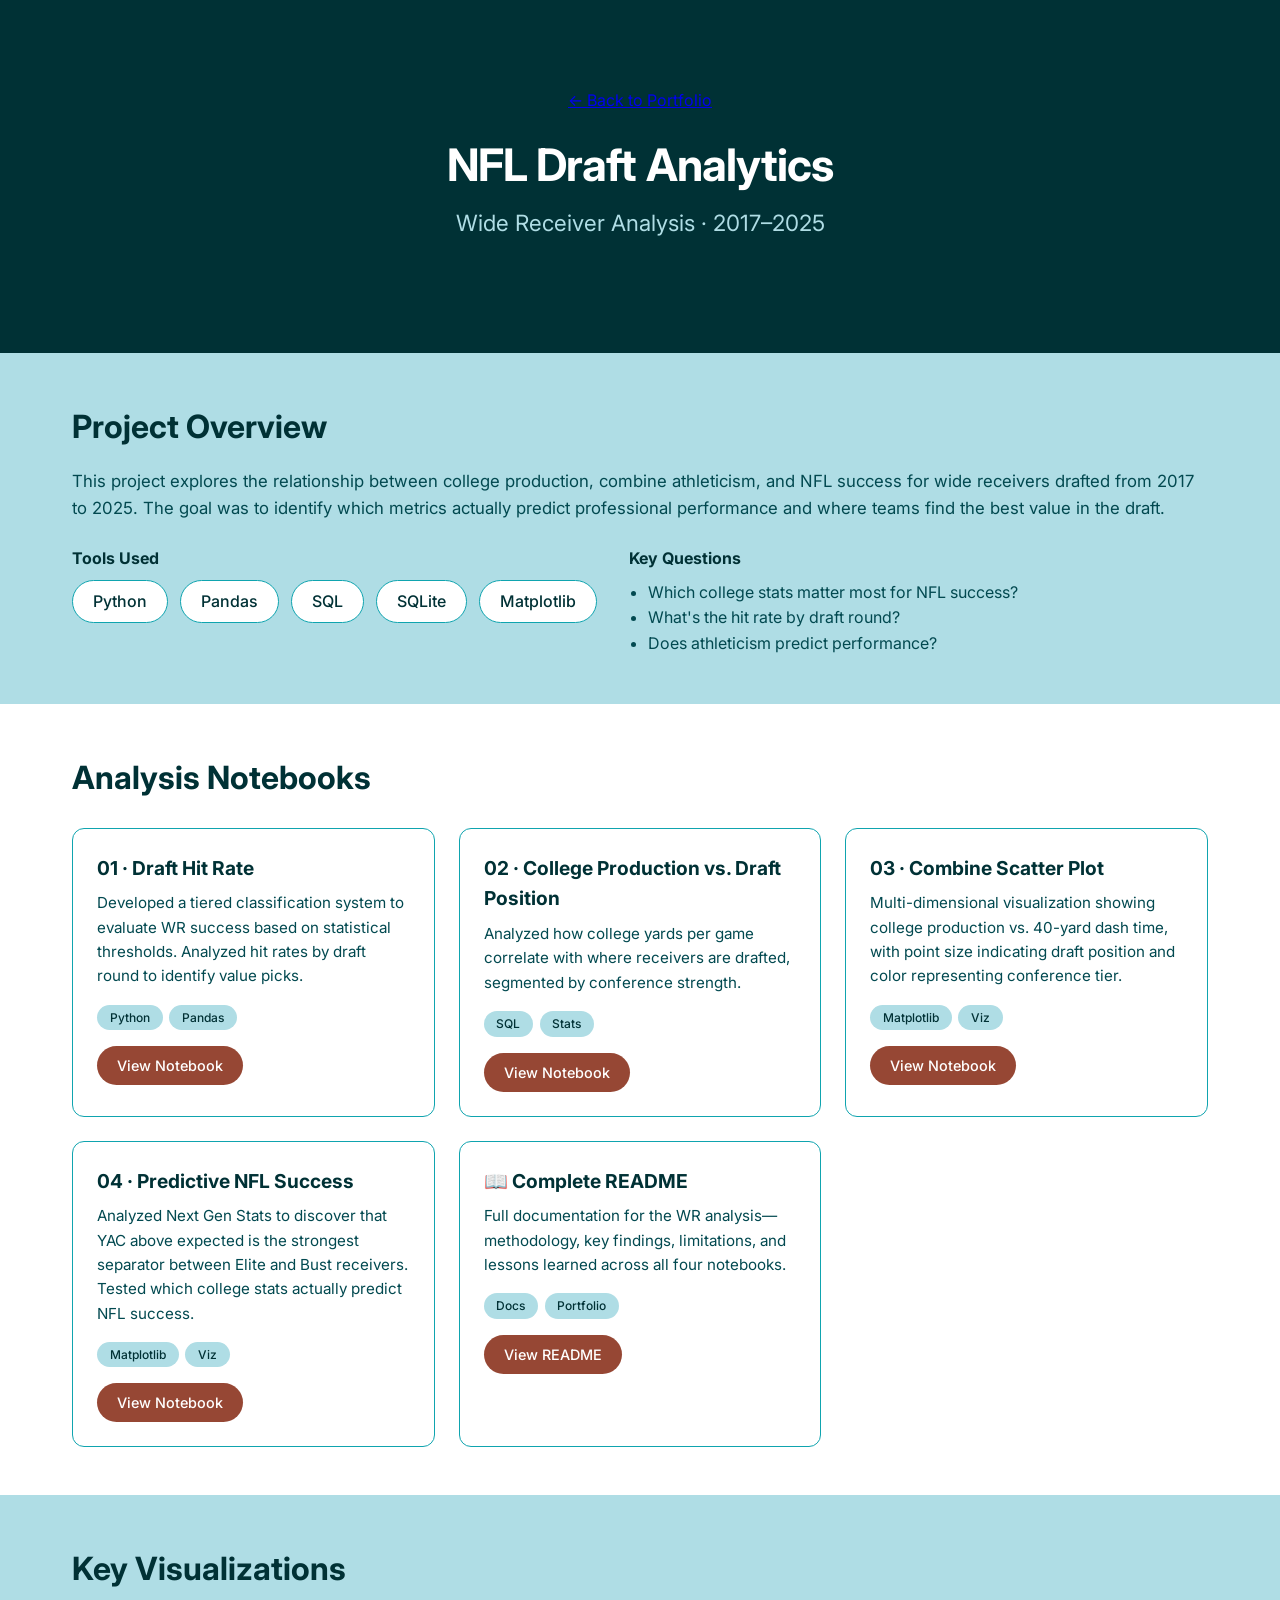
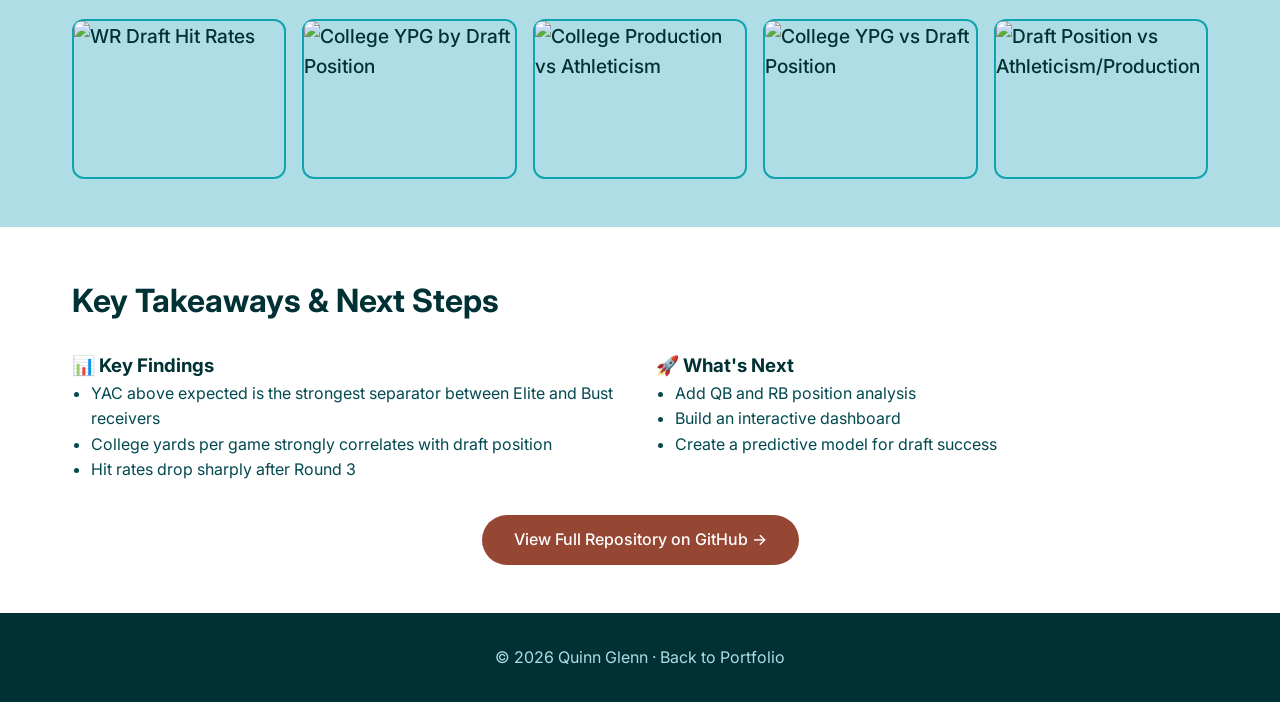
==== docs/nfl-draft-analytics/index.html @ 492d7b52 "Changed portfolio design" ====
<!DOCTYPE html>
<html lang="en">
<head>
    <meta charset="UTF-8" />
    <meta name="viewport" content="width=device-width, initial-scale=1.0" />
    <title>NFL Draft Analytics | Quinn Glenn</title>
    <link rel="stylesheet" href="../style.css" />
    <link rel="preconnect" href="https://fonts.googleapis.com" />
    <link rel="preconnect" href="https://fonts.gstatic.com" crossorigin />
    <link href="https://fonts.googleapis.com/css2?family=Inter:opsz,wght@14..32,400;14..32,500;14..32,600;14..32,700&display=swap" rel="stylesheet" />
</head>
<body>

    <!-- ===== HERO ===== -->
    <header class="hero" style="padding: 2.5rem 2rem;">
        <div class="content" style="text-align: center;">
            <a href="../index.html" class="back-link">← Back to Portfolio</a>
            <h1 style="font-size: 2.8rem; margin-top: 1rem;">NFL Draft Analytics</h1>
            <p class="subtitle" style="color: #AFDDE5;">Wide Receiver Analysis · 2017–2025</p>
        </div>
    </header>

    <!-- ===== PROJECT OVERVIEW ===== -->
    <section class="about">
        <div class="content">
            <h2>Project Overview</h2>
            <p>This project explores the relationship between college production, combine athleticism, and NFL success for wide receivers drafted from 2017 to 2025. The goal was to identify which metrics actually predict professional performance and where teams find the best value in the draft.</p>
            <div style="display: flex; flex-wrap: wrap; gap: 2rem; margin-top: 1.5rem;">
                <div>
                    <strong style="color: #003135;">Tools Used</strong>
                    <div class="skills" style="margin-top: 0.5rem;">
                        <span class="skill">Python</span>
                        <span class="skill">Pandas</span>
                        <span class="skill">SQL</span>
                        <span class="skill">SQLite</span>
                        <span class="skill">Matplotlib</span>
                    </div>
                </div>
                <div>
                    <strong style="color: #003135;">Key Questions</strong>
                    <ul style="margin-top: 0.5rem; padding-left: 1.2rem; color: #024950;">
                        <li>Which college stats matter most for NFL success?</li>
                        <li>What's the hit rate by draft round?</li>
                        <li>Does athleticism predict performance?</li>
                    </ul>
                </div>
            </div>
        </div>
    </section>

    <!-- ===== NOTEBOOKS GRID ===== -->
    <section class="projects" style="background: white;">
        <div class="content">
            <h2>Analysis Notebooks</h2>
            <div class="grid">
                <div class="card">
                    <h3>01 · Draft Hit Rate</h3>
                    <p>Developed a tiered classification system to evaluate WR success based on statistical thresholds. Analyzed hit rates by draft round to identify value picks.</p>
                    <div class="tech">
                        <span>Python</span>
                        <span>Pandas</span>
                    </div>
                    <a href="notebooks/01_draft_hit_rate.html" class="btn">View Notebook</a>
                </div>

                <div class="card">
                    <h3>02 · College Production vs. Draft Position</h3>
                    <p>Analyzed how college yards per game correlate with where receivers are drafted, segmented by conference strength.</p>
                    <div class="tech">
                        <span>SQL</span>
                        <span>Stats</span>
                    </div>
                    <a href="notebooks/02_college_ypg_analysis.html" class="btn">View Notebook</a>
                </div>

                <div class="card">
                    <h3>03 · Combine Scatter Plot</h3>
                    <p>Multi-dimensional visualization showing college production vs. 40-yard dash time, with point size indicating draft position and color representing conference tier.</p>
                    <div class="tech">
                        <span>Matplotlib</span>
                        <span>Viz</span>
                    </div>
                    <a href="notebooks/03_combine_scatter.html" class="btn">View Notebook</a>
                </div>

                <div class="card">
                    <h3>04 · Predictive NFL Success</h3>
                    <p>Analyzed Next Gen Stats to discover that YAC above expected is the strongest separator between Elite and Bust receivers. Tested which college stats actually predict NFL success.</p>
                    <div class="tech">
                        <span>Matplotlib</span>
                        <span>Viz</span>
                    </div>
                    <a href="notebooks/04_predictive_NFL_success.html" class="btn">View Notebook</a>
                </div>

                <div class="card">
                    <h3>📖 Complete README</h3>
                    <p>Full documentation for the WR analysis—methodology, key findings, limitations, and lessons learned across all four notebooks.</p>
                    <div class="tech">
                        <span>Docs</span>
                        <span>Portfolio</span>
                    </div>
                    <a href="https://github.com/QuinnG8/nfl-draft-analytics/blob/main/wide_receivers/README.md" class="btn" target="_blank">View README</a>
                </div>
            </div>
        </div>
    </section>

    <!-- ===== KEY VISUALIZATIONS ===== -->
    <section class="visuals" style="background: #AFDDE5;">
        <div class="content">
            <h2>Key Visualizations</h2>
            <div class="visual-grid">
                <div class="visual-item">
                    <img src="images/wr_draft_hit_rates.png" alt="WR Draft Hit Rates" style="width:100%; height:100%; object-fit:cover; border-radius:8px;" />
                </div>
                <div class="visual-item">
                    <img src="images/college_ypg_by_draft_range.png" alt="College YPG by Draft Position" style="width:100%; height:100%; object-fit:cover; border-radius:8px;" />
                </div>
                <div class="visual-item">
                    <img src="images/wr_draft_scatter_by_pick.png" alt="College Production vs Athleticism" style="width:100%; height:100%; object-fit:cover; border-radius:8px;" />
                </div>
                <div class="visual-item">
                    <img src="images/college_ypg_by_draft_range_stacked.png" alt="College YPG vs Draft Position" style="width:100%; height:100%; object-fit:cover; border-radius:8px;" />
                </div>
                <div class="visual-item">
                    <img src="images/wr_metrics_by_draft_position.png" alt="Draft Position vs Athleticism/Production" style="width:100%; height:100%; object-fit:cover; border-radius:8px;" />
                </div>
            </div>
        </div>
    </section>

    <!-- ===== KEY TAKEAWAYS ===== -->
    <section class="experience" style="background: white;">
        <div class="content">
            <h2>Key Takeaways &amp; Next Steps</h2>
            <div style="display: grid; grid-template-columns: 1fr 1fr; gap: 2rem;">
                <div>
                    <h3 style="color: #003135;">📊 Key Findings</h3>
                    <ul style="padding-left: 1.2rem; color: #024950;">
                        <li>YAC above expected is the strongest separator between Elite and Bust receivers</li>
                        <li>College yards per game strongly correlates with draft position</li>
                        <li>Hit rates drop sharply after Round 3</li>
                    </ul>
                </div>
                <div>
                    <h3 style="color: #003135;">🚀 What's Next</h3>
                    <ul style="padding-left: 1.2rem; color: #024950;">
                        <li>Add QB and RB position analysis</li>
                        <li>Build an interactive dashboard</li>
                        <li>Create a predictive model for draft success</li>
                    </ul>
                </div>
            </div>
            <div style="margin-top: 2rem; text-align: center;">
                <a href="https://github.com/QuinnG8/nfl-draft-analytics" class="btn" target="_blank" style="font-size: 1rem; padding: 0.75rem 2rem;">View Full Repository on GitHub →</a>
            </div>
        </div>
    </section>

    <!-- ===== FOOTER ===== -->
    <footer>
        <div class="content">
            <p>© 2026 Quinn Glenn · <a href="../index.html" style="color: #AFDDE5; text-decoration: none;">Back to Portfolio</a></p>
        </div>
    </footer>

</body>
</html>
---- docs/style.css ----
/* ===== RESET & BASE ===== */
* {
    margin: 0;
    padding: 0;
    box-sizing: border-box;
}

body {
    font-family: 'Inter', -apple-system, BlinkMacSystemFont, sans-serif;
    line-height: 1.6;
    color: #003135;
    background: #AFDDE5;
}

/* ===== CONTENT WRAPPER ===== */
.content {
    max-width: 1200px;
    margin: 0 auto;
    padding: 3rem 2rem;
}

/* ===== HERO ===== */
.hero {
    background: #003135;
    color: white;
    padding: 4rem 2rem;
    text-align: center;
}

.hero h1 {
    font-size: 4rem;
    font-weight: 700;
    letter-spacing: -0.02em;
    margin-bottom: 0.25rem;
}

.hero .subtitle {
    font-size: 1.4rem;
    color: #AFDDE5;
    margin-bottom: 1.5rem;
}

.hero .contact {
    display: flex;
    justify-content: center;
    flex-wrap: wrap;
    gap: 1rem;
}

.hero .contact a {
    color: white;
    text-decoration: none;
    padding: 0.5rem 1.25rem;
    border: 1px solid rgba(255,255,255,0.2);
    border-radius: 30px;
    transition: all 0.3s;
    font-size: 0.95rem;
}

.hero .contact a:hover {
    background: #0FA4AF;
    border-color: #0FA4AF;
    transform: translateY(-2px);
}

/* ===== ABOUT ===== */
.about {
    background: #AFDDE5;
}

.about .two-col {
    display: grid;
    grid-template-columns: 2fr 1fr;
    gap: 3rem;
    align-items: start;
}

.about h2 {
    color: #003135;
    font-size: 2rem;
    margin-bottom: 1rem;
}

.about p {
    color: #024950;
    font-size: 1.05rem;
    margin-bottom: 1rem;
}

/* ===== PHOTO ===== */
.photo {
    display: flex;
    align-items: center;
    justify-content: center;
}

.photo img {
    width: 100%;
    max-width: 280px;
    aspect-ratio: 1/1;
    object-fit: cover;
    border-radius: 50%;
    border: 4px solid #0FA4AF;
    box-shadow: 0 8px 24px rgba(0,49,53,0.15);
    transition: all 0.3s;
}

.photo img:hover {
    transform: scale(1.02);
    border-color: #964734;
    box-shadow: 0 8px 32px rgba(150,71,52,0.2);
}


.scorecard {
    background: white;
    padding: 2rem;
    border-radius: 16px;
    text-align: center;
    box-shadow: 0 4px 16px rgba(0,49,53,0.08);
    border: 2px solid #0FA4AF;
}

.scorecard .label {
    font-size: 0.8rem;
    text-transform: uppercase;
    letter-spacing: 0.05em;
    color: #964734;
    font-weight: 600;
}

.scorecard .number {
    display: block;
    font-size: 3.5rem;
    font-weight: 700;
    color: #003135;
    line-height: 1.1;
}

.scorecard .desc {
    font-weight: 500;
    color: #024950;
}

.scorecard .motto {
    margin-top: 1rem;
    font-size: 0.9rem;
    color: #024950;
}

.scorecard .motto strong {
    color: #964734;
}

/* ===== FEATURED ===== */
.featured {
    background: white;
}

.featured h2 {
    color: #003135;
    font-size: 2rem;
    margin-bottom: 1.5rem;
}

.featured-card {
    background: #003135;
    color: white;
    padding: 2.5rem;
    border-radius: 16px;
    display: flex;
    flex-wrap: wrap;
    justify-content: space-between;
    align-items: center;
    gap: 2rem;
}

.featured-card h3 {
    font-size: 1.6rem;
    margin-bottom: 0.25rem;
}

.featured-card p {
    color: #AFDDE5;
    max-width: 600px;
    font-size: 1.05rem;
}

.featured-card .tech {
    display: flex;
    flex-wrap: wrap;
    gap: 0.5rem;
    margin-top: 0.75rem;
}

.featured-card .tech span {
    background: rgba(255,255,255,0.1);
    padding: 0.2rem 0.9rem;
    border-radius: 20px;
    font-size: 0.8rem;
    color: #AFDDE5;
}

/* ===== PROJECTS ===== */
.projects {
    background: #AFDDE5;
}

.projects h2 {
    color: #003135;
    font-size: 2rem;
    margin-bottom: 1.5rem;
}

.grid {
    display: grid;
    grid-template-columns: repeat(auto-fill, minmax(280px, 1fr));
    gap: 1.5rem;
}

.card {
    background: white;
    padding: 1.5rem;
    border-radius: 12px;
    border: 1px solid #0FA4AF;
    transition: all 0.3s;
}

.card:hover {
    transform: translateY(-6px);
    box-shadow: 0 8px 24px rgba(0,49,53,0.1);
    border-color: #964734;
}

.card h3 {
    color: #003135;
    font-size: 1.2rem;
    margin-bottom: 0.5rem;
}

.card p {
    color: #024950;
    font-size: 0.95rem;
    margin-bottom: 1rem;
}

.card .tech {
    display: flex;
    flex-wrap: wrap;
    gap: 0.4rem;
    margin-bottom: 1rem;
}

.card .tech span {
    background: #AFDDE5;
    padding: 0.2rem 0.8rem;
    border-radius: 20px;
    font-size: 0.75rem;
    color: #003135;
    font-weight: 500;
}

/* ===== BUTTONS ===== */
.btn {
    display: inline-block;
    background: #964734;
    color: white;
    padding: 0.5rem 1.25rem;
    border-radius: 30px;
    text-decoration: none;
    font-weight: 500;
    font-size: 0.9rem;
    transition: all 0.3s;
    border: none;
}

.btn:hover {
    background: #0FA4AF;
    transform: translateY(-2px);
    box-shadow: 0 4px 12px rgba(15,164,175,0.3);
}

.featured-card .btn {
    background: #0FA4AF;
    font-size: 1rem;
    padding: 0.75rem 2rem;
}

.featured-card .btn:hover {
    background: #AFDDE5;
    color: #003135;
}

/* ===== VISUALS ===== */
.visuals {
    background: white;
}

.visuals h2 {
    color: #003135;
    font-size: 2rem;
    margin-bottom: 1.5rem;
}

.visual-grid {
    display: grid;
    grid-template-columns: repeat(auto-fill, minmax(180px, 1fr));
    gap: 1rem;
}

.visual-item {
    background: #AFDDE5;
    aspect-ratio: 4/3;
    border-radius: 12px;
    display: flex;
    align-items: center;
    justify-content: center;
    font-size: 1.2rem;
    color: #003135;
    font-weight: 500;
    border: 2px solid #0FA4AF;
    transition: all 0.3s;
}

.visual-item:hover {
    transform: scale(1.03);
    border-color: #964734;
    background: #0FA4AF;
    color: white;
}

/* ===== SKILLS ===== */
.skills-section {
    background: #AFDDE5;
}

.skills-section h2 {
    color: #003135;
    font-size: 2rem;
    margin-bottom: 1.5rem;
}

.skills {
    display: flex;
    flex-wrap: wrap;
    gap: 0.75rem;
}

.skill {
    background: white;
    padding: 0.5rem 1.25rem;
    border-radius: 30px;
    font-weight: 500;
    color: #003135;
    border: 1px solid #0FA4AF;
    transition: all 0.3s;
}

.skill:hover {
    background: #003135;
    color: white;
    border-color: #003135;
    transform: translateY(-2px);
}

/* ===== EXPERIENCE ===== */
.experience {
    background: white;
}

.experience .two-col {
    display: grid;
    grid-template-columns: 1fr 1fr;
    gap: 3rem;
    align-items: start;
}

.experience h2 {
    color: #003135;
    font-size: 2rem;
    margin-bottom: 1.5rem;
}

.exp-item {
    margin-bottom: 2rem;
}

.exp-item h3 {
    color: #003135;
    font-size: 1.1rem;
}

.exp-item .meta {
    color: #964734;
    font-size: 0.9rem;
    margin-bottom: 0.5rem;
}

.exp-item ul {
    list-style: none;
    padding-left: 0;
}

.exp-item ul li {
    padding-left: 1.2rem;
    position: relative;
    margin-bottom: 0.3rem;
    color: #024950;
}

.exp-item ul li::before {
    content: "—";
    color: #0FA4AF;
    position: absolute;
    left: 0;
}

/* ===== FOOTER ===== */
footer {
    background: #003135;
    color: #AFDDE5;
    text-align: center;
    padding: 2rem;
}

footer .content {
    padding: 0;
}

/* ===== RESPONSIVE ===== */
@media (max-width: 768px) {
    .hero h1 {
        font-size: 2.8rem;
    }

    .about .two-col,
    .experience .two-col {
        grid-template-columns: 1fr;
        gap: 2rem;
    }

    .featured-card {
        flex-direction: column;
        align-items: flex-start;
    }

    .hero .contact {
        flex-direction: column;
        align-items: center;
    }

    .hero .contact a {
        width: 100%;
        text-align: center;
    }
}
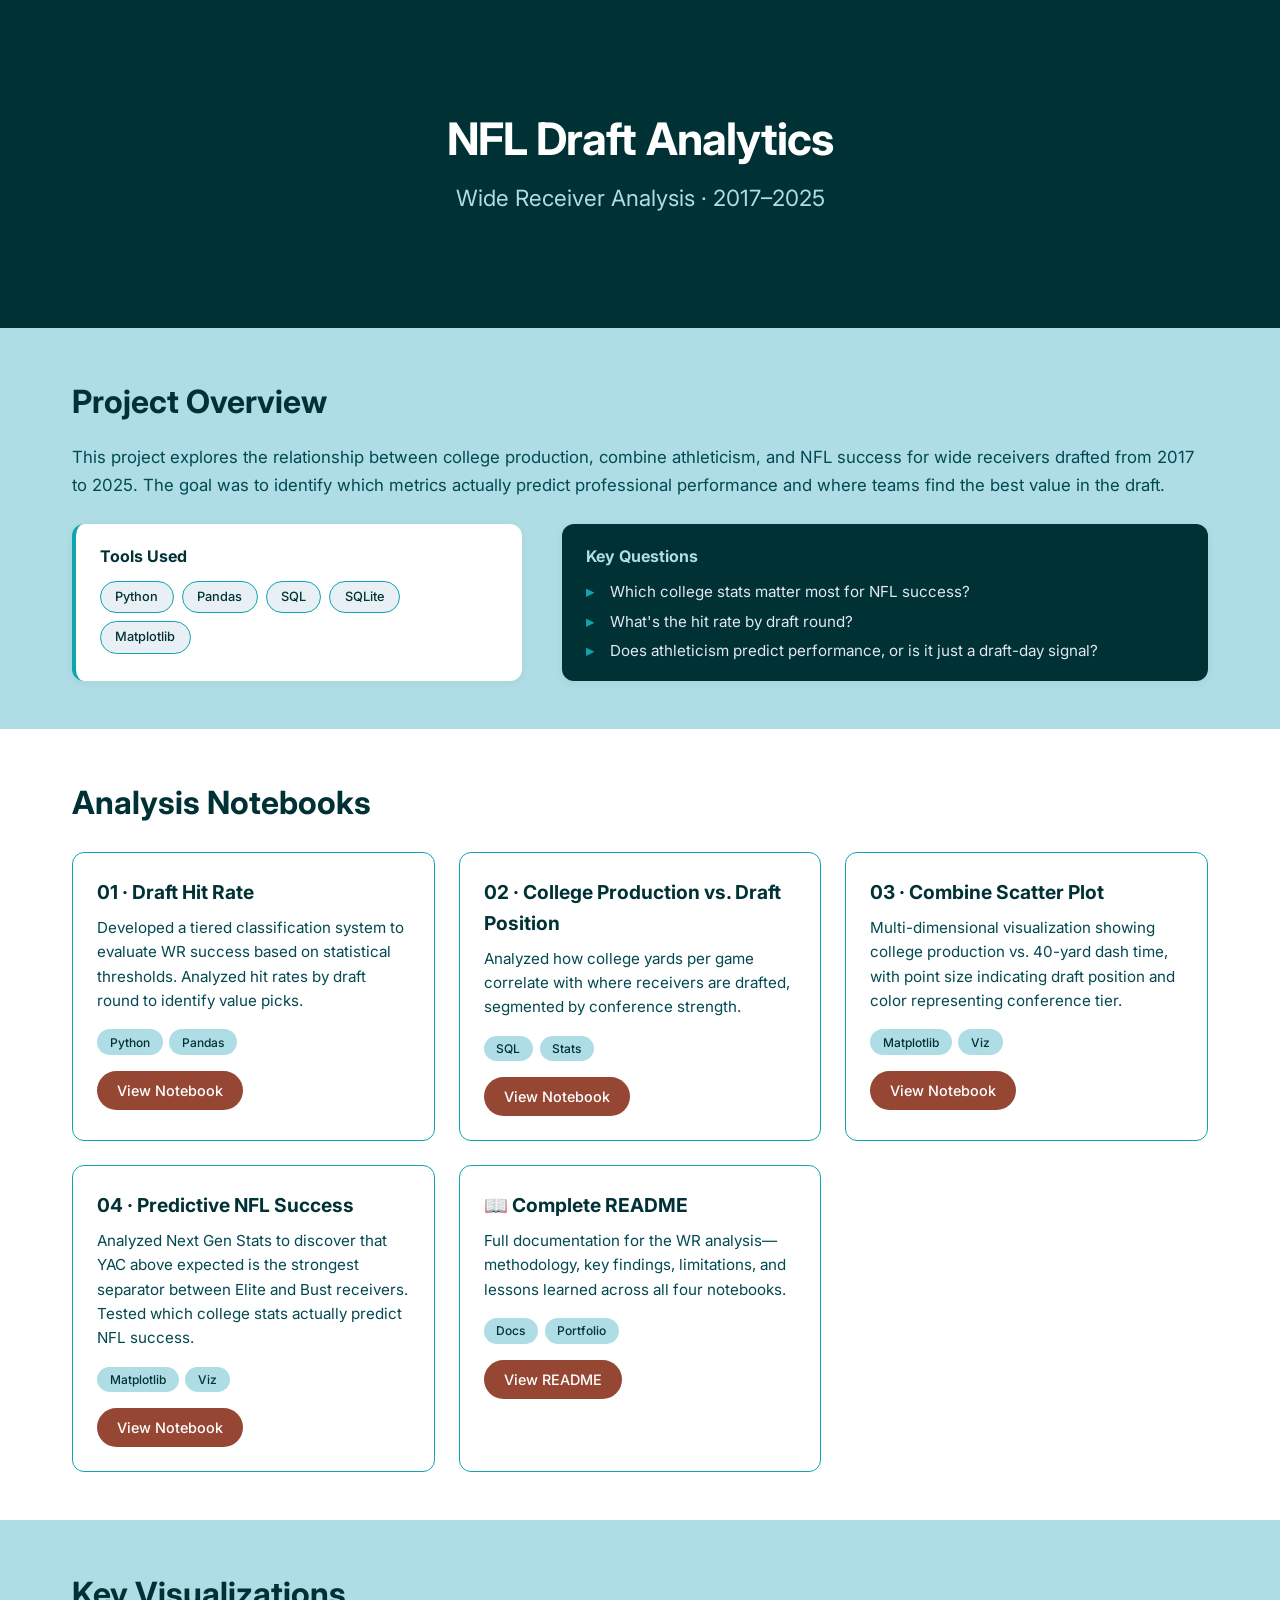
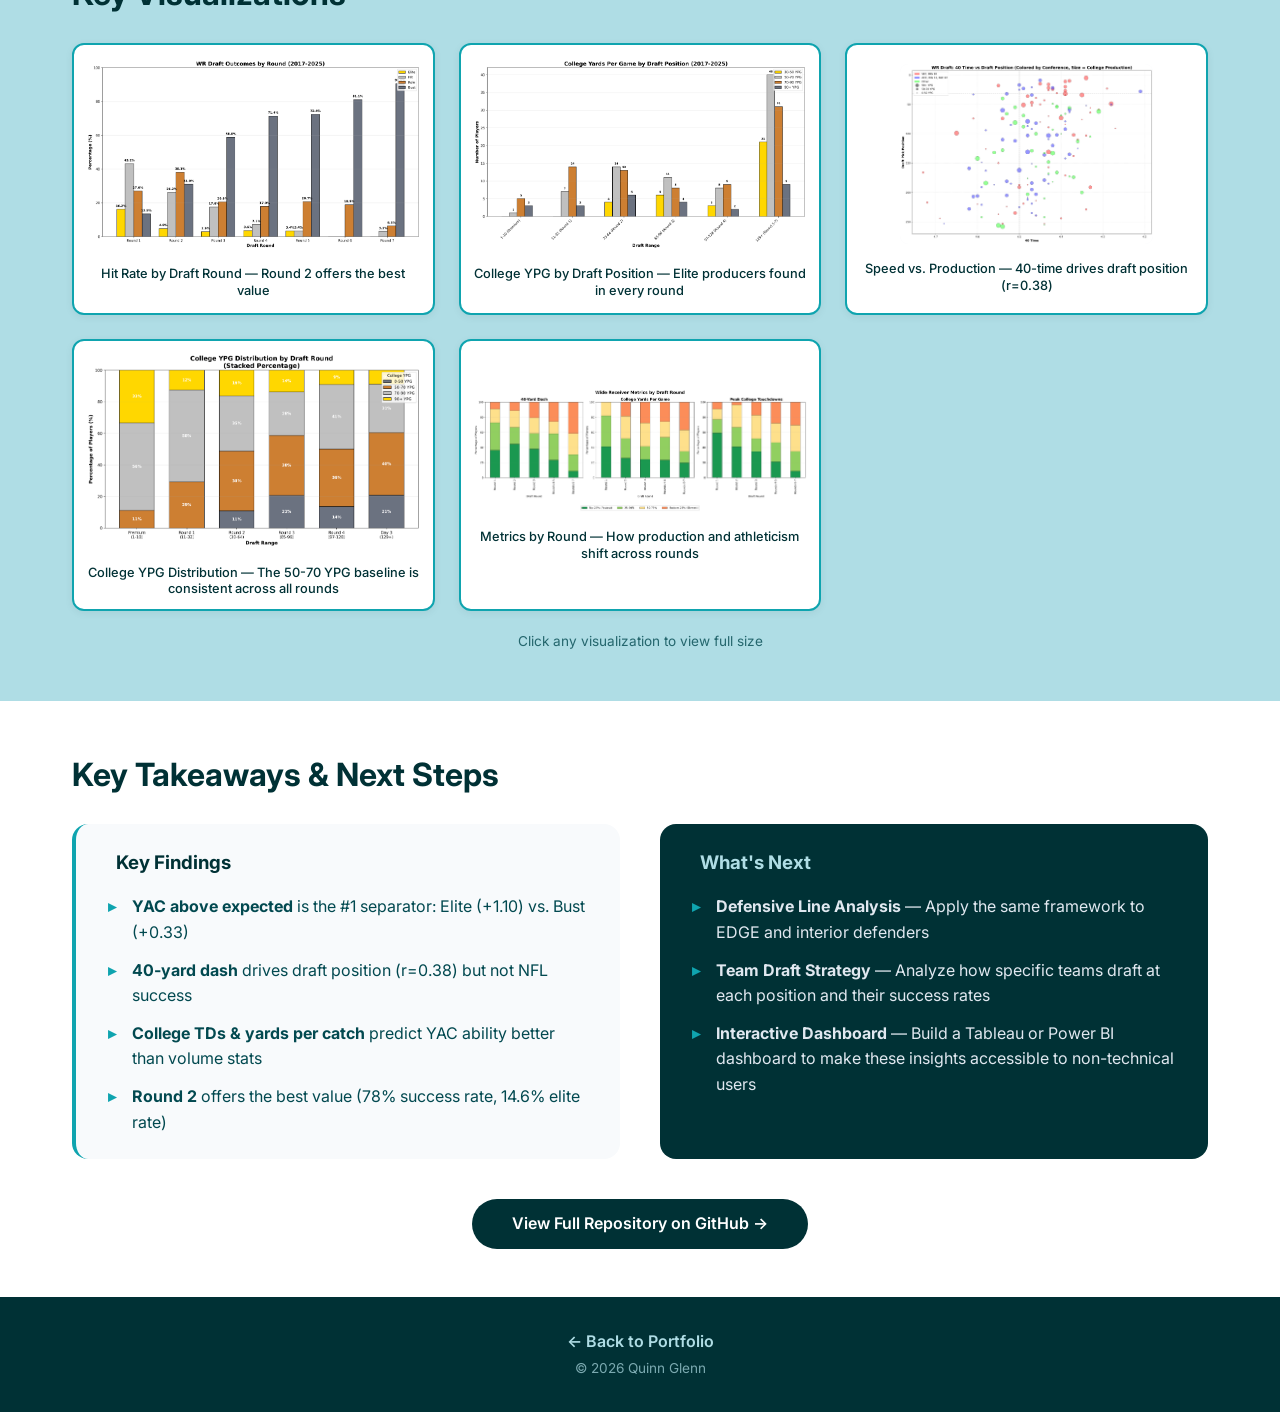
==== commit 48c063a0: "Enhanced WR Project Page" ====
--- a/docs/nfl-draft-analytics/index.html
+++ b/docs/nfl-draft-analytics/index.html
@@ -14,7 +14,6 @@
     <!-- ===== HERO ===== -->
     <header class="hero" style="padding: 2.5rem 2rem;">
         <div class="content" style="text-align: center;">
-            <a href="../index.html" class="back-link">← Back to Portfolio</a>
             <h1 style="font-size: 2.8rem; margin-top: 1rem;">NFL Draft Analytics</h1>
             <p class="subtitle" style="color: #AFDDE5;">Wide Receiver Analysis · 2017–2025</p>
         </div>
@@ -24,26 +23,43 @@
     <section class="about">
         <div class="content">
             <h2>Project Overview</h2>
-            <p>This project explores the relationship between college production, combine athleticism, and NFL success for wide receivers drafted from 2017 to 2025. The goal was to identify which metrics actually predict professional performance and where teams find the best value in the draft.</p>
-            <div style="display: flex; flex-wrap: wrap; gap: 2rem; margin-top: 1.5rem;">
-                <div>
-                    <strong style="color: #003135;">Tools Used</strong>
-                    <div class="skills" style="margin-top: 0.5rem;">
-                        <span class="skill">Python</span>
-                        <span class="skill">Pandas</span>
-                        <span class="skill">SQL</span>
-                        <span class="skill">SQLite</span>
-                        <span class="skill">Matplotlib</span>
-                    </div>
-                </div>
-                <div>
-                    <strong style="color: #003135;">Key Questions</strong>
-                    <ul style="margin-top: 0.5rem; padding-left: 1.2rem; color: #024950;">
-                        <li>Which college stats matter most for NFL success?</li>
-                        <li>What's the hit rate by draft round?</li>
-                        <li>Does athleticism predict performance?</li>
+            <p style="font-size: 1.05rem; line-height: 1.7; margin-bottom: 1.5rem;">
+                This project explores the relationship between college production, combine athleticism, and NFL success for wide receivers drafted from 2017 to 2025. The goal was to identify which metrics actually predict professional performance and where teams find the best value in the draft.
+            </p>
+            
+            <div style="display: flex; flex-wrap: wrap; gap: 2.5rem; margin-top: 0.5rem;">
+                
+                <!-- Tools Used -->
+                <div style="flex: 1; min-width: 200px; background: white; padding: 1.25rem 1.5rem; border-radius: 12px; box-shadow: 0 2px 8px rgba(0,49,53,0.06); border-left: 4px solid #0FA4AF;">
+                    <strong style="color: #003135; display: block; margin-bottom: 0.75rem; font-size: 1rem;">Tools Used</strong>
+                    <div style="display: flex; flex-wrap: wrap; gap: 0.5rem;">
+                        <span class="skill" style="background: #e8f0f5; padding: 0.3rem 0.9rem; border-radius: 20px; font-size: 0.8rem; color: #003135;">Python</span>
+                        <span class="skill" style="background: #e8f0f5; padding: 0.3rem 0.9rem; border-radius: 20px; font-size: 0.8rem; color: #003135;">Pandas</span>
+                        <span class="skill" style="background: #e8f0f5; padding: 0.3rem 0.9rem; border-radius: 20px; font-size: 0.8rem; color: #003135;">SQL</span>
+                        <span class="skill" style="background: #e8f0f5; padding: 0.3rem 0.9rem; border-radius: 20px; font-size: 0.8rem; color: #003135;">SQLite</span>
+                        <span class="skill" style="background: #e8f0f5; padding: 0.3rem 0.9rem; border-radius: 20px; font-size: 0.8rem; color: #003135;">Matplotlib</span>
+                    </div>
+                </div>
+                
+                <!-- Key Questions -->
+                <div style="flex: 1.5; min-width: 250px; background: #003135; padding: 1.25rem 1.5rem; border-radius: 12px; box-shadow: 0 2px 8px rgba(0,49,53,0.06);">
+                    <strong style="color: #AFDDE5; display: block; margin-bottom: 0.75rem; font-size: 1rem;">Key Questions</strong>
+                    <ul style="padding-left: 0; list-style: none; margin: 0; color: #e0e8f0;">
+                        <li style="margin-bottom: 0.5rem; padding-left: 1.5rem; position: relative; font-size: 0.95rem; line-height: 1.4;">
+                            <span style="position: absolute; left: 0; color: #0FA4AF; font-weight: 700;">▸</span>
+                            Which college stats matter most for NFL success?
+                        </li>
+                        <li style="margin-bottom: 0.5rem; padding-left: 1.5rem; position: relative; font-size: 0.95rem; line-height: 1.4;">
+                            <span style="position: absolute; left: 0; color: #0FA4AF; font-weight: 700;">▸</span>
+                            What's the hit rate by draft round?
+                        </li>
+                        <li style="padding-left: 1.5rem; position: relative; font-size: 0.95rem; line-height: 1.4;">
+                            <span style="position: absolute; left: 0; color: #0FA4AF; font-weight: 700;">▸</span>
+                            Does athleticism predict performance, or is it just a draft-day signal?
+                        </li>
                     </ul>
                 </div>
+                
             </div>
         </div>
     </section>
@@ -100,7 +116,7 @@
                         <span>Docs</span>
                         <span>Portfolio</span>
                     </div>
-                    <a href="https://github.com/QuinnG8/nfl-draft-analytics/blob/main/wide_receivers/README.md" class="btn" target="_blank">View README</a>
+                    <a href="https://github.com/QuinnG8/Quinn-Glenn-Analytics/blob/main/wide_receivers/README.md" class="btn" target="_blank">View README</a>
                 </div>
             </div>
         </div>
@@ -110,23 +126,62 @@
     <section class="visuals" style="background: #AFDDE5;">
         <div class="content">
             <h2>Key Visualizations</h2>
-            <div class="visual-grid">
-                <div class="visual-item">
-                    <img src="images/wr_draft_hit_rates.png" alt="WR Draft Hit Rates" style="width:100%; height:100%; object-fit:cover; border-radius:8px;" />
-                </div>
-                <div class="visual-item">
-                    <img src="images/college_ypg_by_draft_range.png" alt="College YPG by Draft Position" style="width:100%; height:100%; object-fit:cover; border-radius:8px;" />
-                </div>
-                <div class="visual-item">
-                    <img src="images/wr_draft_scatter_by_pick.png" alt="College Production vs Athleticism" style="width:100%; height:100%; object-fit:cover; border-radius:8px;" />
-                </div>
-                <div class="visual-item">
-                    <img src="images/college_ypg_by_draft_range_stacked.png" alt="College YPG vs Draft Position" style="width:100%; height:100%; object-fit:cover; border-radius:8px;" />
-                </div>
-                <div class="visual-item">
-                    <img src="images/wr_metrics_by_draft_position.png" alt="Draft Position vs Athleticism/Production" style="width:100%; height:100%; object-fit:cover; border-radius:8px;" />
-                </div>
-            </div>
+            <div class="visual-grid" style="display: grid; grid-template-columns: repeat(auto-fill, minmax(280px, 1fr)); gap: 1.5rem;">
+                
+                <!-- Visual 1 -->
+                <div class="visual-item" style="background: white; border-radius: 12px; box-shadow: 0 2px 8px rgba(0,0,0,0.06); overflow: hidden; display: flex; flex-direction: column;">
+                    <a href="wr_visuals/wr_draft_hit_rates.png" target="_blank" style="display: block; padding: 0.75rem 0.75rem 0 0.75rem;">
+                        <img src="wr_visuals/wr_draft_hit_rates.png" alt="WR Draft Hit Rates" style="width:100%; height:auto; border-radius: 8px;" />
+                    </a>
+                    <div style="padding: 0.5rem 0.75rem 0.75rem 0.75rem; text-align: center;">
+                        <p style="margin: 0; font-size: 0.8rem; color: #003135; font-weight: 500; line-height: 1.3;">Hit Rate by Draft Round — Round 2 offers the best value</p>
+                    </div>
+                </div>
+                
+                <!-- Visual 2 -->
+                <div class="visual-item" style="background: white; border-radius: 12px; box-shadow: 0 2px 8px rgba(0,0,0,0.06); overflow: hidden; display: flex; flex-direction: column;">
+                    <a href="wr_visuals/college_ypg_by_draft_range.png" target="_blank" style="display: block; padding: 0.75rem 0.75rem 0 0.75rem;">
+                        <img src="wr_visuals/college_ypg_by_draft_range.png" alt="College YPG by Draft Position" style="width:100%; height:auto; border-radius: 8px;" />
+                    </a>
+                    <div style="padding: 0.5rem 0.75rem 0.75rem 0.75rem; text-align: center;">
+                        <p style="margin: 0; font-size: 0.8rem; color: #003135; font-weight: 500; line-height: 1.3;">College YPG by Draft Position — Elite producers found in every round</p>
+                    </div>
+                </div>
+                
+                <!-- Visual 3 -->
+                <div class="visual-item" style="background: white; border-radius: 12px; box-shadow: 0 2px 8px rgba(0,0,0,0.06); overflow: hidden; display: flex; flex-direction: column;">
+                    <a href="wr_visuals/wr_draft_scatter_by_pick.png" target="_blank" style="display: block; padding: 0.75rem 0.75rem 0 0.75rem;">
+                        <img src="wr_visuals/wr_draft_scatter_by_pick.png" alt="College Production vs Athleticism" style="width:100%; height:180px; object-fit:contain; border-radius: 8px; background: #f8fafc;" />
+                    </a>
+                    <div style="padding: 0.5rem 0.75rem 0.75rem 0.75rem; text-align: center;">
+                        <p style="margin: 0; font-size: 0.8rem; color: #003135; font-weight: 500; line-height: 1.3;">Speed vs. Production — 40-time drives draft position (r=0.38)</p>
+                    </div>
+                </div>
+                
+                <!-- Visual 4 -->
+                <div class="visual-item" style="background: white; border-radius: 12px; box-shadow: 0 2px 8px rgba(0,0,0,0.06); overflow: hidden; display: flex; flex-direction: column;">
+                    <a href="wr_visuals/college_ypg_by_draft_range_stacked.png" target="_blank" style="display: block; padding: 0.75rem 0.75rem 0 0.75rem;">
+                        <img src="wr_visuals/college_ypg_by_draft_range_stacked.png" alt="College YPG vs Draft Position" style="width:100%; height:auto; border-radius: 8px;" />
+                    </a>
+                    <div style="padding: 0.5rem 0.75rem 0.75rem 0.75rem; text-align: center;">
+                        <p style="margin: 0; font-size: 0.8rem; color: #003135; font-weight: 500; line-height: 1.3;">College YPG Distribution — The 50-70 YPG baseline is consistent across all rounds</p>
+                    </div>
+                </div>
+                
+                <!-- Visual 5 -->
+                <div class="visual-item" style="background: white; border-radius: 12px; box-shadow: 0 2px 8px rgba(0,0,0,0.06); overflow: hidden; display: flex; flex-direction: column;">
+                    <a href="wr_visuals/wr_metrics_by_round.png" target="_blank" style="display: block; padding: 0.75rem 0.75rem 0 0.75rem;">
+                        <img src="wr_visuals/wr_metrics_by_round.png" alt="Draft Position vs Athleticism/Production" style="width:100%; height:auto; border-radius: 8px;" />
+                    </a>
+                    <div style="padding: 0.5rem 0.75rem 0.75rem 0.75rem; text-align: center;">
+                        <p style="margin: 0; font-size: 0.8rem; color: #003135; font-weight: 500; line-height: 1.3;">Metrics by Round — How production and athleticism shift across rounds</p>
+                    </div>
+                </div>
+                
+            </div>
+            <p style="text-align: center; margin-top: 1.25rem; font-size: 0.85rem; color: #024950; opacity: 0.8;">
+                Click any visualization to view full size
+            </p>
         </div>
     </section>
 
@@ -134,26 +189,61 @@
     <section class="experience" style="background: white;">
         <div class="content">
             <h2>Key Takeaways &amp; Next Steps</h2>
-            <div style="display: grid; grid-template-columns: 1fr 1fr; gap: 2rem;">
-                <div>
-                    <h3 style="color: #003135;">📊 Key Findings</h3>
-                    <ul style="padding-left: 1.2rem; color: #024950;">
-                        <li>YAC above expected is the strongest separator between Elite and Bust receivers</li>
-                        <li>College yards per game strongly correlates with draft position</li>
-                        <li>Hit rates drop sharply after Round 3</li>
+            
+            <div style="display: grid; grid-template-columns: 1fr 1fr; gap: 2.5rem;">
+                
+                <!-- KEY FINDINGS -->
+                <div style="background: #f8fafc; padding: 1.5rem 2rem; border-radius: 16px; border-left: 4px solid #0FA4AF;">
+                    <h3 style="color: #003135; margin-bottom: 1rem; display: flex; align-items: center; gap: 0.5rem;">
+                        <span style="font-size: 1.5rem;"></span> Key Findings
+                    </h3>
+                    <ul style="padding-left: 0; list-style: none; color: #024950;">
+                        <li style="margin-bottom: 0.75rem; padding-left: 1.5rem; position: relative;">
+                            <span style="position: absolute; left: 0; color: #0FA4AF; font-weight: 700;">▸</span>
+                            <strong>YAC above expected</strong> is the #1 separator: Elite (+1.10) vs. Bust (+0.33)
+                        </li>
+                        <li style="margin-bottom: 0.75rem; padding-left: 1.5rem; position: relative;">
+                            <span style="position: absolute; left: 0; color: #0FA4AF; font-weight: 700;">▸</span>
+                            <strong>40-yard dash</strong> drives draft position (r=0.38) but not NFL success
+                        </li>
+                        <li style="margin-bottom: 0.75rem; padding-left: 1.5rem; position: relative;">
+                            <span style="position: absolute; left: 0; color: #0FA4AF; font-weight: 700;">▸</span>
+                            <strong>College TDs &amp; yards per catch</strong> predict YAC ability better than volume stats
+                        </li>
+                        <li style="padding-left: 1.5rem; position: relative;">
+                            <span style="position: absolute; left: 0; color: #0FA4AF; font-weight: 700;">▸</span>
+                            <strong>Round 2</strong> offers the best value (78% success rate, 14.6% elite rate)
+                        </li>
                     </ul>
                 </div>
-                <div>
-                    <h3 style="color: #003135;">🚀 What's Next</h3>
-                    <ul style="padding-left: 1.2rem; color: #024950;">
-                        <li>Add QB and RB position analysis</li>
-                        <li>Build an interactive dashboard</li>
-                        <li>Create a predictive model for draft success</li>
+                
+                <!-- WHAT'S NEXT -->
+                <div style="background: #003135; padding: 1.5rem 2rem; border-radius: 16px; color: white;">
+                    <h3 style="color: #AFDDE5; margin-bottom: 1rem; display: flex; align-items: center; gap: 0.5rem;">
+                        <span style="font-size: 1.5rem;"></span> What's Next
+                    </h3>
+                    <ul style="padding-left: 0; list-style: none; color: #e0e8f0;">
+                        <li style="margin-bottom: 0.75rem; padding-left: 1.5rem; position: relative;">
+                            <span style="position: absolute; left: 0; color: #0FA4AF; font-weight: 700;">▸</span>
+                            <strong>Defensive Line Analysis</strong> — Apply the same framework to EDGE and interior defenders
+                        </li>
+                        <li style="margin-bottom: 0.75rem; padding-left: 1.5rem; position: relative;">
+                            <span style="position: absolute; left: 0; color: #0FA4AF; font-weight: 700;">▸</span>
+                            <strong>Team Draft Strategy</strong> — Analyze how specific teams draft at each position and their success rates
+                        </li>
+                        <li style="padding-left: 1.5rem; position: relative;">
+                            <span style="position: absolute; left: 0; color: #0FA4AF; font-weight: 700;">▸</span>
+                            <strong>Interactive Dashboard</strong> — Build a Tableau or Power BI dashboard to make these insights accessible to non-technical users
+                        </li>
                     </ul>
                 </div>
-            </div>
-            <div style="margin-top: 2rem; text-align: center;">
-                <a href="https://github.com/QuinnG8/nfl-draft-analytics" class="btn" target="_blank" style="font-size: 1rem; padding: 0.75rem 2rem;">View Full Repository on GitHub →</a>
+                
+            </div>
+            
+            <div style="margin-top: 2.5rem; text-align: center;">
+                <a href="https://github.com/QuinnG8/Quinn-Glenn-Analytics" class="btn" target="_blank" style="font-size: 1rem; padding: 0.75rem 2.5rem; background: #003135; color: white; border-radius: 30px; font-weight: 600; transition: all 0.3s;">
+                    View Full Repository on GitHub →
+                </a>
             </div>
         </div>
     </section>
@@ -161,7 +251,10 @@
     <!-- ===== FOOTER ===== -->
     <footer>
         <div class="content">
-            <p>© 2026 Quinn Glenn · <a href="../index.html" style="color: #AFDDE5; text-decoration: none;">Back to Portfolio</a></p>
+            <p style="margin-bottom: 0.25rem;">
+                <a href="../index.html" style="color: #AFDDE5; text-decoration: none; font-weight: 600;">← Back to Portfolio</a>
+            </p>
+            <p style="font-size: 0.85rem; opacity: 0.7;">© 2026 Quinn Glenn</p>
         </div>
     </footer>
 
--- a/docs/style.css
+++ b/docs/style.css
@@ -453,4 +453,22 @@
         width: 100%;
         text-align: center;
     }
+}
+
+/* ===== Visual Effect ===== */
+.visual-item {
+    transition: transform 0.2s ease, box-shadow 0.2s ease;
+}
+
+.visual-item:hover {
+    transform: translateY(-4px);
+    box-shadow: 0 8px 24px rgba(0,49,53,0.12);
+}
+
+.visual-item a {
+    transition: opacity 0.2s ease;
+}
+
+.visual-item a:hover {
+    opacity: 0.9;
 }
